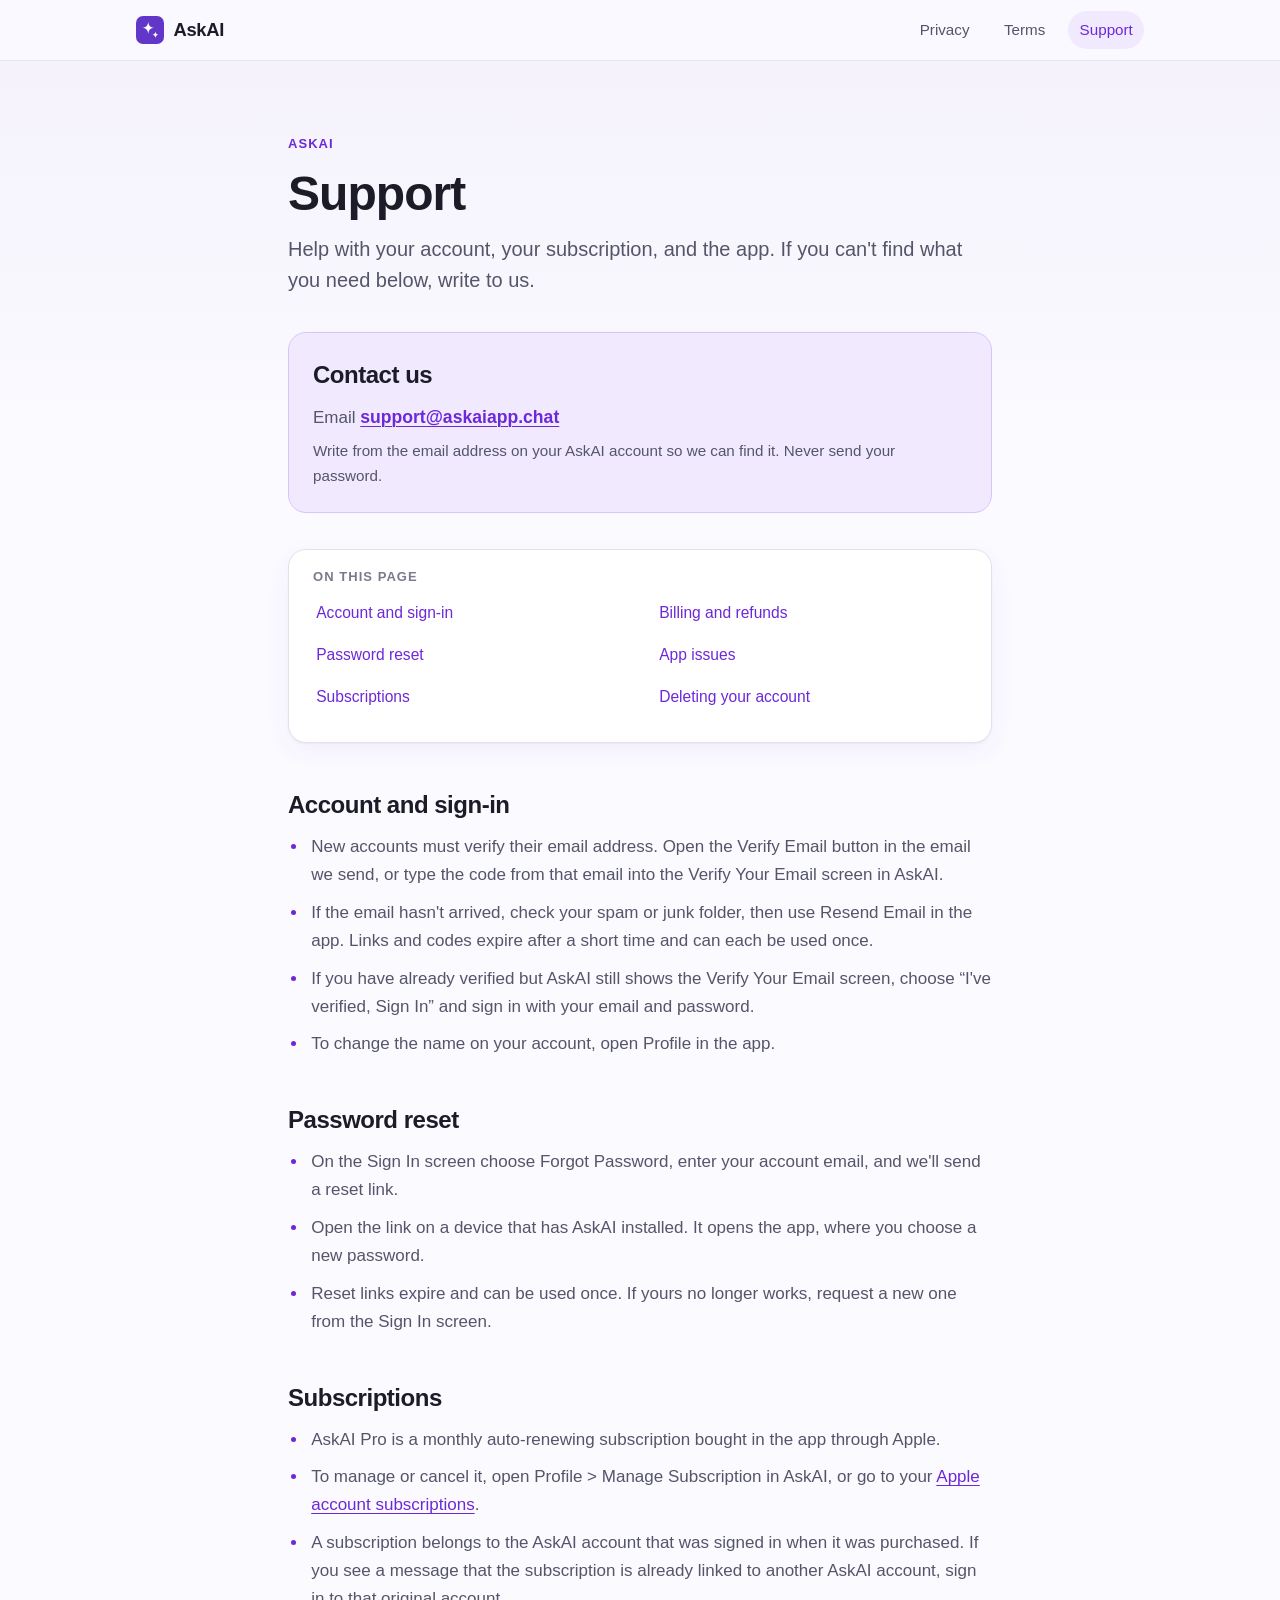
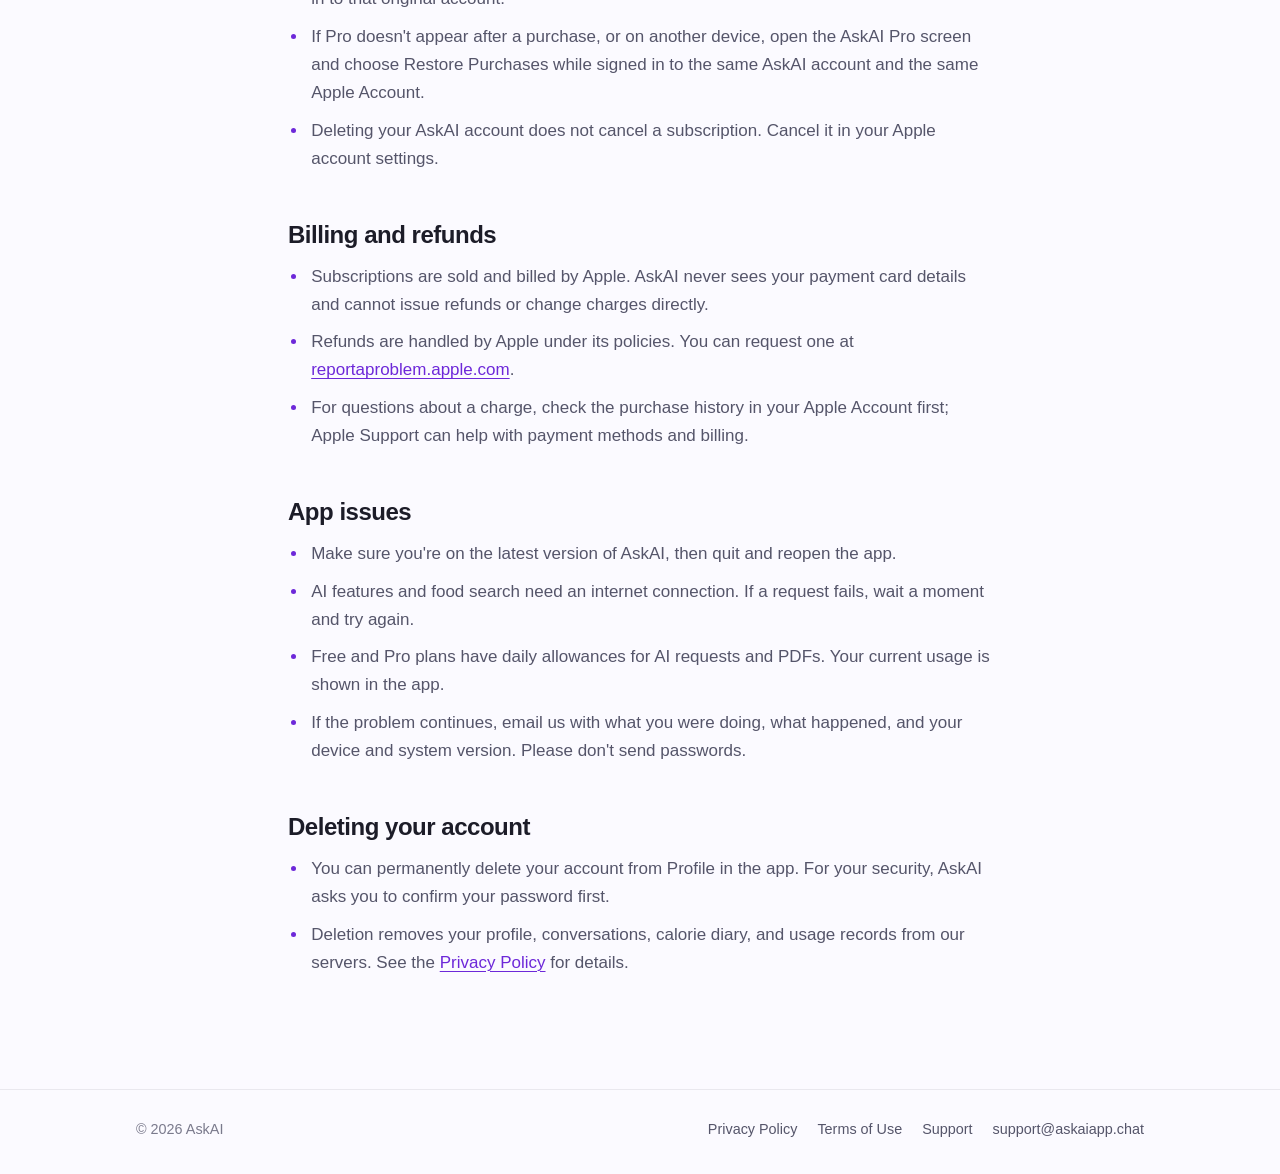
==== support/index.html @ a2db8b24 "Launch AskAI public website Co-Authored-By: Claude Opus 5.5 <noreply@anthropic.com>" ====
<!DOCTYPE html>
<html lang="en">
<head>
<meta charset="utf-8">
<meta name="viewport" content="width=device-width, initial-scale=1">
<title>Support · AskAI</title>
<meta name="description" content="Get help with your AskAI account, sign-in, password reset, subscription, billing, and the app. Contact support@askaiapp.chat.">
<meta name="color-scheme" content="light dark">
<meta name="theme-color" content="#6236C9" media="(prefers-color-scheme: light)">
<meta name="theme-color" content="#14121E" media="(prefers-color-scheme: dark)">
<link rel="canonical" href="https://askaiapp.chat/support/">
<link rel="icon" href="/assets/favicon.svg" type="image/svg+xml">
<link rel="stylesheet" href="/assets/site.css">
</head>
<body>
<a class="skip" href="#main">Skip to content</a>
<header class="site-header">
  <div class="wrap bar">
    <a class="brand" href="/" aria-label="AskAI home"><svg class="mark" viewBox="0 0 32 32" aria-hidden="true"><rect width="32" height="32" rx="8" fill="currentColor"/><path fill="#fff" d="M14 6.5c.5 4.6 2.4 6.5 7 7-4.6.5-6.5 2.4-7 7-.5-4.6-2.4-6.5-7-7 4.6-.5 6.5-2.4 7-7Zm8.2 11.3c.3 2.4 1.3 3.4 3.7 3.7-2.4.3-3.4 1.3-3.7 3.7-.3-2.4-1.3-3.4-3.7-3.7 2.4-.3 3.4-1.3 3.7-3.7Z"/></svg><span>AskAI</span></a>
    <nav aria-label="Main">
      <a href="/privacy/">Privacy</a>
      <a href="/terms/">Terms</a>
      <a href="/support/" aria-current="page">Support</a>
    </nav>
  </div>
</header>
<main id="main">
<article class="wrap doc">
  <header class="doc-head">
    <p class="eyebrow">AskAI</p>
    <h1>Support</h1>
    <p class="lead">Help with your account, your subscription, and the app. If you can't find what you need below, write to us.</p>
  </header>
  <section class="contact-card" aria-label="Contact">
    <h2>Contact us</h2>
    <p>Email <a class="email" href="mailto:support@askaiapp.chat">support@askaiapp.chat</a></p>
    <p class="muted">Write from the email address on your AskAI account so we can find it. Never send your password.</p>
  </section>
  <nav class="toc" aria-label="On this page">
    <h2>On this page</h2>
    <ol>
      <li><a href="#account-and-sign-in">Account and sign-in</a></li>
      <li><a href="#password-reset">Password reset</a></li>
      <li><a href="#subscriptions">Subscriptions</a></li>
      <li><a href="#billing-and-refunds">Billing and refunds</a></li>
      <li><a href="#app-issues">App issues</a></li>
      <li><a href="#deleting-your-account">Deleting your account</a></li>
    </ol>
  </nav>
  <section id="account-and-sign-in">
    <h2>Account and sign-in</h2>
    <ul>
      <li>New accounts must verify their email address. Open the Verify Email button in the email we send, or type the code from that email into the Verify Your Email screen in AskAI.</li>
      <li>If the email hasn't arrived, check your spam or junk folder, then use Resend Email in the app. Links and codes expire after a short time and can each be used once.</li>
      <li>If you have already verified but AskAI still shows the Verify Your Email screen, choose “I've verified, Sign In” and sign in with your email and password.</li>
      <li>To change the name on your account, open Profile in the app.</li>
    </ul>
  </section>
  <section id="password-reset">
    <h2>Password reset</h2>
    <ul>
      <li>On the Sign In screen choose Forgot Password, enter your account email, and we'll send a reset link.</li>
      <li>Open the link on a device that has AskAI installed. It opens the app, where you choose a new password.</li>
      <li>Reset links expire and can be used once. If yours no longer works, request a new one from the Sign In screen.</li>
    </ul>
  </section>
  <section id="subscriptions">
    <h2>Subscriptions</h2>
    <ul>
      <li>AskAI Pro is a monthly auto-renewing subscription bought in the app through Apple.</li>
      <li>To manage or cancel it, open Profile &gt; Manage Subscription in AskAI, or go to your <a href="https://apps.apple.com/account/subscriptions" rel="noopener">Apple account subscriptions</a>.</li>
      <li>A subscription belongs to the AskAI account that was signed in when it was purchased. If you see a message that the subscription is already linked to another AskAI account, sign in to that original account.</li>
      <li>If Pro doesn't appear after a purchase, or on another device, open the AskAI Pro screen and choose Restore Purchases while signed in to the same AskAI account and the same Apple Account.</li>
      <li>Deleting your AskAI account does not cancel a subscription. Cancel it in your Apple account settings.</li>
    </ul>
  </section>
  <section id="billing-and-refunds">
    <h2>Billing and refunds</h2>
    <ul>
      <li>Subscriptions are sold and billed by Apple. AskAI never sees your payment card details and cannot issue refunds or change charges directly.</li>
      <li>Refunds are handled by Apple under its policies. You can request one at <a href="https://reportaproblem.apple.com" rel="noopener">reportaproblem.apple.com</a>.</li>
      <li>For questions about a charge, check the purchase history in your Apple Account first; Apple Support can help with payment methods and billing.</li>
    </ul>
  </section>
  <section id="app-issues">
    <h2>App issues</h2>
    <ul>
      <li>Make sure you're on the latest version of AskAI, then quit and reopen the app.</li>
      <li>AI features and food search need an internet connection. If a request fails, wait a moment and try again.</li>
      <li>Free and Pro plans have daily allowances for AI requests and PDFs. Your current usage is shown in the app.</li>
      <li>If the problem continues, email us with what you were doing, what happened, and your device and system version. Please don't send passwords.</li>
    </ul>
  </section>
  <section id="deleting-your-account">
    <h2>Deleting your account</h2>
    <ul>
      <li>You can permanently delete your account from Profile in the app. For your security, AskAI asks you to confirm your password first.</li>
      <li>Deletion removes your profile, conversations, calorie diary, and usage records from our servers. See the <a href="/privacy/#keeping-and-deleting-your-information">Privacy Policy</a> for details.</li>
    </ul>
  </section>
</article>
</main>
<footer class="site-footer">
  <div class="wrap foot">
    <p>&copy; 2026 AskAI</p>
    <nav aria-label="Footer">
      <a href="/privacy/">Privacy Policy</a>
      <a href="/terms/">Terms of Use</a>
      <a href="/support/">Support</a>
      <a href="mailto:support@askaiapp.chat">support@askaiapp.chat</a>
    </nav>
  </div>
</footer>
</body>
</html>
---- assets/site.css ----
/* AskAI website. No external fonts, scripts, or trackers. */

:root {
  --accent: #6d28d9;
  --accent-strong: #6236c9;
  --accent-soft: #f1eaff;
  --accent-border: #d8c4fa;
  --bg: #fbfaff;
  --bg-tint: #f4f1fb;
  --surface: #ffffff;
  --text: #1c1c28;
  --text-secondary: #55556a;
  --text-tertiary: #7a7a8c;
  --border: #e3e1ec;
  --hairline: rgba(28, 28, 40, 0.08);
  --shadow: 0 1px 2px rgba(28, 28, 40, 0.04), 0 8px 24px rgba(98, 54, 201, 0.06);
  --radius: 18px;
  --measure: 44rem;
}

@media (prefers-color-scheme: dark) {
  :root {
    --accent: #a78bfa;
    --accent-strong: #8b5cf6;
    --accent-soft: #2b2340;
    --accent-border: #57436f;
    --bg: #0f0d17;
    --bg-tint: #14121e;
    --surface: #1b1826;
    --text: #f2f1f7;
    --text-secondary: #b9b6c9;
    --text-tertiary: #8f8ca3;
    --border: #322d44;
    --hairline: rgba(255, 255, 255, 0.08);
    --shadow: 0 1px 2px rgba(0, 0, 0, 0.3);
  }
}

*,
*::before,
*::after {
  box-sizing: border-box;
}

html {
  -webkit-text-size-adjust: 100%;
  text-size-adjust: 100%;
  scroll-behavior: smooth;
  scroll-padding-top: 5rem;
}

@media (prefers-reduced-motion: reduce) {
  html {
    scroll-behavior: auto;
  }
}

body {
  margin: 0;
  min-height: 100vh;
  display: flex;
  flex-direction: column;
  background: linear-gradient(180deg, var(--bg-tint) 0, var(--bg) 28rem) no-repeat var(--bg);
  color: var(--text);
  font-family: -apple-system, BlinkMacSystemFont, "SF Pro Text", "Segoe UI", Roboto, "Helvetica Neue", Arial, sans-serif;
  font-size: 1.0625rem;
  line-height: 1.65;
  -webkit-font-smoothing: antialiased;
  text-rendering: optimizeLegibility;
}

main {
  flex: 1;
}

.wrap {
  width: 100%;
  max-width: 68rem;
  margin: 0 auto;
  padding-left: clamp(1.25rem, 5vw, 2.5rem);
  padding-right: clamp(1.25rem, 5vw, 2.5rem);
}

a {
  color: var(--accent);
  text-decoration-thickness: 1px;
  text-underline-offset: 0.18em;
}

a:hover {
  text-decoration-thickness: 2px;
}

a:focus-visible,
.link-card:focus-visible {
  outline: 2px solid var(--accent);
  outline-offset: 3px;
  border-radius: 6px;
}

h1,
h2 {
  font-family: -apple-system, BlinkMacSystemFont, "SF Pro Display", "Segoe UI", Roboto, "Helvetica Neue", Arial, sans-serif;
  letter-spacing: -0.02em;
  line-height: 1.15;
  margin: 0;
}

p {
  margin: 0 0 1rem;
}

.skip {
  position: absolute;
  left: -999rem;
  top: 0.5rem;
  background: var(--surface);
  color: var(--accent);
  padding: 0.5rem 0.9rem;
  border-radius: 10px;
  border: 1px solid var(--accent-border);
  z-index: 20;
}

.skip:focus {
  left: 0.75rem;
}

/* Header */

.site-header {
  position: sticky;
  top: 0;
  z-index: 10;
  background: color-mix(in srgb, var(--bg) 82%, transparent);
  -webkit-backdrop-filter: saturate(180%) blur(18px);
  backdrop-filter: saturate(180%) blur(18px);
  border-bottom: 1px solid var(--hairline);
}

.bar {
  display: flex;
  align-items: center;
  justify-content: space-between;
  gap: 1rem;
  min-height: 3.75rem;
}

.brand {
  display: inline-flex;
  align-items: center;
  gap: 0.6rem;
  color: var(--text);
  font-weight: 700;
  font-size: 1.15rem;
  letter-spacing: -0.02em;
  text-decoration: none;
}

.mark {
  width: 1.75rem;
  height: 1.75rem;
  color: var(--accent-strong);
  flex: none;
}

.site-header nav {
  display: flex;
  gap: clamp(0.25rem, 2vw, 0.75rem);
}

.site-header nav a {
  color: var(--text-secondary);
  text-decoration: none;
  font-size: 0.95rem;
  font-weight: 500;
  padding: 0.4rem 0.7rem;
  border-radius: 999px;
}

.site-header nav a:hover {
  color: var(--text);
  background: var(--hairline);
}

.site-header nav a[aria-current="page"] {
  color: var(--accent);
  background: var(--accent-soft);
}

/* Shared type */

.eyebrow {
  margin: 0 0 0.75rem;
  color: var(--accent);
  font-size: 0.8125rem;
  font-weight: 600;
  letter-spacing: 0.08em;
  text-transform: uppercase;
}

.lead {
  color: var(--text-secondary);
  font-size: clamp(1.1rem, 2.2vw, 1.25rem);
  line-height: 1.55;
}

.muted {
  color: var(--text-tertiary);
  font-size: 0.95rem;
}

/* Home */

.hero {
  padding: clamp(3.5rem, 10vw, 7rem) 0 clamp(2.5rem, 6vw, 4rem);
  text-align: center;
}

.hero h1 {
  font-size: clamp(2.1rem, 6vw, 3.6rem);
  font-weight: 700;
  max-width: 18ch;
  margin: 0 auto 1.25rem;
}

.hero .lead {
  max-width: 38rem;
  margin: 0 auto;
}

.features,
.links {
  display: grid;
  gap: 1rem;
  grid-template-columns: repeat(auto-fit, minmax(14.5rem, 1fr));
}

.card,
.link-card,
.contact-card,
.toc {
  background: var(--surface);
  border: 1px solid var(--border);
  border-radius: var(--radius);
  box-shadow: var(--shadow);
}

.card,
.link-card {
  padding: 1.5rem;
}

.card h2,
.link-card h2 {
  font-size: 1.15rem;
  font-weight: 650;
  margin-bottom: 0.5rem;
}

.card p,
.link-card p {
  margin: 0;
  color: var(--text-secondary);
  font-size: 0.975rem;
  line-height: 1.55;
}

.privacy-note {
  max-width: 46rem;
  text-align: center;
  padding-top: clamp(3rem, 8vw, 5rem);
  padding-bottom: clamp(2rem, 5vw, 3rem);
}

.privacy-note h2 {
  font-size: clamp(1.5rem, 3.5vw, 2rem);
  margin-bottom: 0.9rem;
}

.privacy-note p {
  color: var(--text-secondary);
  margin: 0;
}

.links {
  padding-bottom: clamp(3.5rem, 8vw, 6rem);
}

.link-card {
  display: block;
  color: inherit;
  text-decoration: none;
  transition: border-color 0.15s ease, transform 0.15s ease;
}

.link-card h2 {
  color: var(--accent);
}

.link-card h2::after {
  content: " \2192";
}

.link-card:hover {
  border-color: var(--accent-border);
  transform: translateY(-2px);
}

@media (prefers-reduced-motion: reduce) {
  .link-card {
    transition: none;
  }

  .link-card:hover {
    transform: none;
  }
}

/* Documents: privacy, terms, support */

.doc {
  max-width: calc(var(--measure) + 2 * clamp(1.25rem, 5vw, 2.5rem));
  padding-top: clamp(2.5rem, 7vw, 4.5rem);
  padding-bottom: clamp(3.5rem, 8vw, 6rem);
}

.doc-head h1 {
  font-size: clamp(2rem, 5.5vw, 3rem);
  font-weight: 700;
  margin-bottom: 0.75rem;
}

.updated {
  color: var(--text-tertiary);
  font-size: 0.95rem;
  margin-bottom: 1.5rem;
}

.doc-head .lead {
  margin-bottom: 0;
}

.toc {
  margin: 2.25rem 0 0;
  padding: 1.25rem 1.5rem;
}

.toc h2 {
  font-size: 0.8125rem;
  font-weight: 600;
  letter-spacing: 0.08em;
  text-transform: uppercase;
  color: var(--text-tertiary);
  margin-bottom: 0.75rem;
}

.toc ol {
  margin: 0;
  padding: 0;
  list-style: none;
  columns: 2;
  column-gap: 2rem;
}

.toc li {
  break-inside: avoid;
  padding: 0.2rem 0;
  font-size: 0.975rem;
}

.toc a {
  text-decoration: none;
}

.toc a:hover {
  text-decoration: underline;
}

.doc section {
  margin-top: 2.75rem;
}

.doc section > h2 {
  font-size: clamp(1.3rem, 3vw, 1.5rem);
  font-weight: 650;
  margin-bottom: 0.9rem;
  padding-top: 0.25rem;
}

.doc section p,
.doc section li {
  color: var(--text-secondary);
}

.doc section strong {
  color: var(--text);
  font-weight: 600;
}

.doc section p:last-child {
  margin-bottom: 0;
}

.doc ul {
  margin: 0 0 1rem;
  padding-left: 1.25rem;
}

.doc li {
  margin-bottom: 0.6rem;
  padding-left: 0.2rem;
}

.doc li::marker {
  color: var(--accent);
}

.doc section.contact-card {
  margin-top: 2.25rem;
  padding: 1.5rem;
  background: var(--accent-soft);
  border-color: var(--accent-border);
  box-shadow: none;
}

.contact-card h2 {
  margin-bottom: 0.5rem;
}

.contact-card p {
  margin-bottom: 0.4rem;
}

.contact-card .email {
  font-weight: 600;
  font-size: 1.1rem;
  overflow-wrap: anywhere;
}

.doc section.contact-card .muted {
  color: var(--text-secondary);
  margin: 0;
}

/* 404 */

.notfound {
  text-align: center;
  padding-top: clamp(4rem, 14vw, 9rem);
  padding-bottom: clamp(4rem, 12vw, 8rem);
}

.notfound h1 {
  font-size: clamp(2rem, 6vw, 3.2rem);
  margin-bottom: 1rem;
}

.notfound .lead {
  margin-bottom: 2rem;
}

.button {
  display: inline-block;
  background: var(--accent-strong);
  color: #fff;
  font-weight: 600;
  text-decoration: none;
  padding: 0.8rem 1.5rem;
  border-radius: 14px;
  margin-bottom: 1.5rem;
}

.button:hover {
  filter: brightness(1.08);
}

/* Footer */

.site-footer {
  border-top: 1px solid var(--hairline);
  color: var(--text-tertiary);
  font-size: 0.9rem;
}

.foot {
  display: flex;
  flex-wrap: wrap;
  align-items: center;
  justify-content: space-between;
  gap: 0.75rem 1.5rem;
  padding-top: 1.75rem;
  padding-bottom: 2rem;
}

.foot p {
  margin: 0;
}

.foot nav {
  display: flex;
  flex-wrap: wrap;
  gap: 0.5rem 1.25rem;
}

.foot a {
  color: var(--text-secondary);
  text-decoration: none;
}

.foot a:hover {
  color: var(--accent);
  text-decoration: underline;
}

/* Small screens */

@media (max-width: 34rem) {
  body {
    font-size: 1rem;
  }

  .bar {
    min-height: 3.5rem;
  }

  .site-header nav a {
    padding: 0.35rem 0.5rem;
    font-size: 0.9rem;
  }

  .toc ol {
    columns: 1;
  }

  .foot {
    flex-direction: column;
    align-items: flex-start;
  }
}

@media (max-width: 23.5rem) {
  .wrap {
    padding-left: 1rem;
    padding-right: 1rem;
  }

  .bar {
    gap: 0.5rem;
  }

  .brand {
    font-size: 1.05rem;
    gap: 0.45rem;
  }

  .mark {
    width: 1.5rem;
    height: 1.5rem;
  }

  .site-header nav {
    gap: 0;
  }

  .site-header nav a {
    padding: 0.3rem 0.4rem;
    font-size: 0.85rem;
  }
}

@media print {
  .site-header,
  .site-footer,
  .toc,
  .skip {
    display: none;
  }

  body {
    background: #fff;
    color: #000;
  }
}
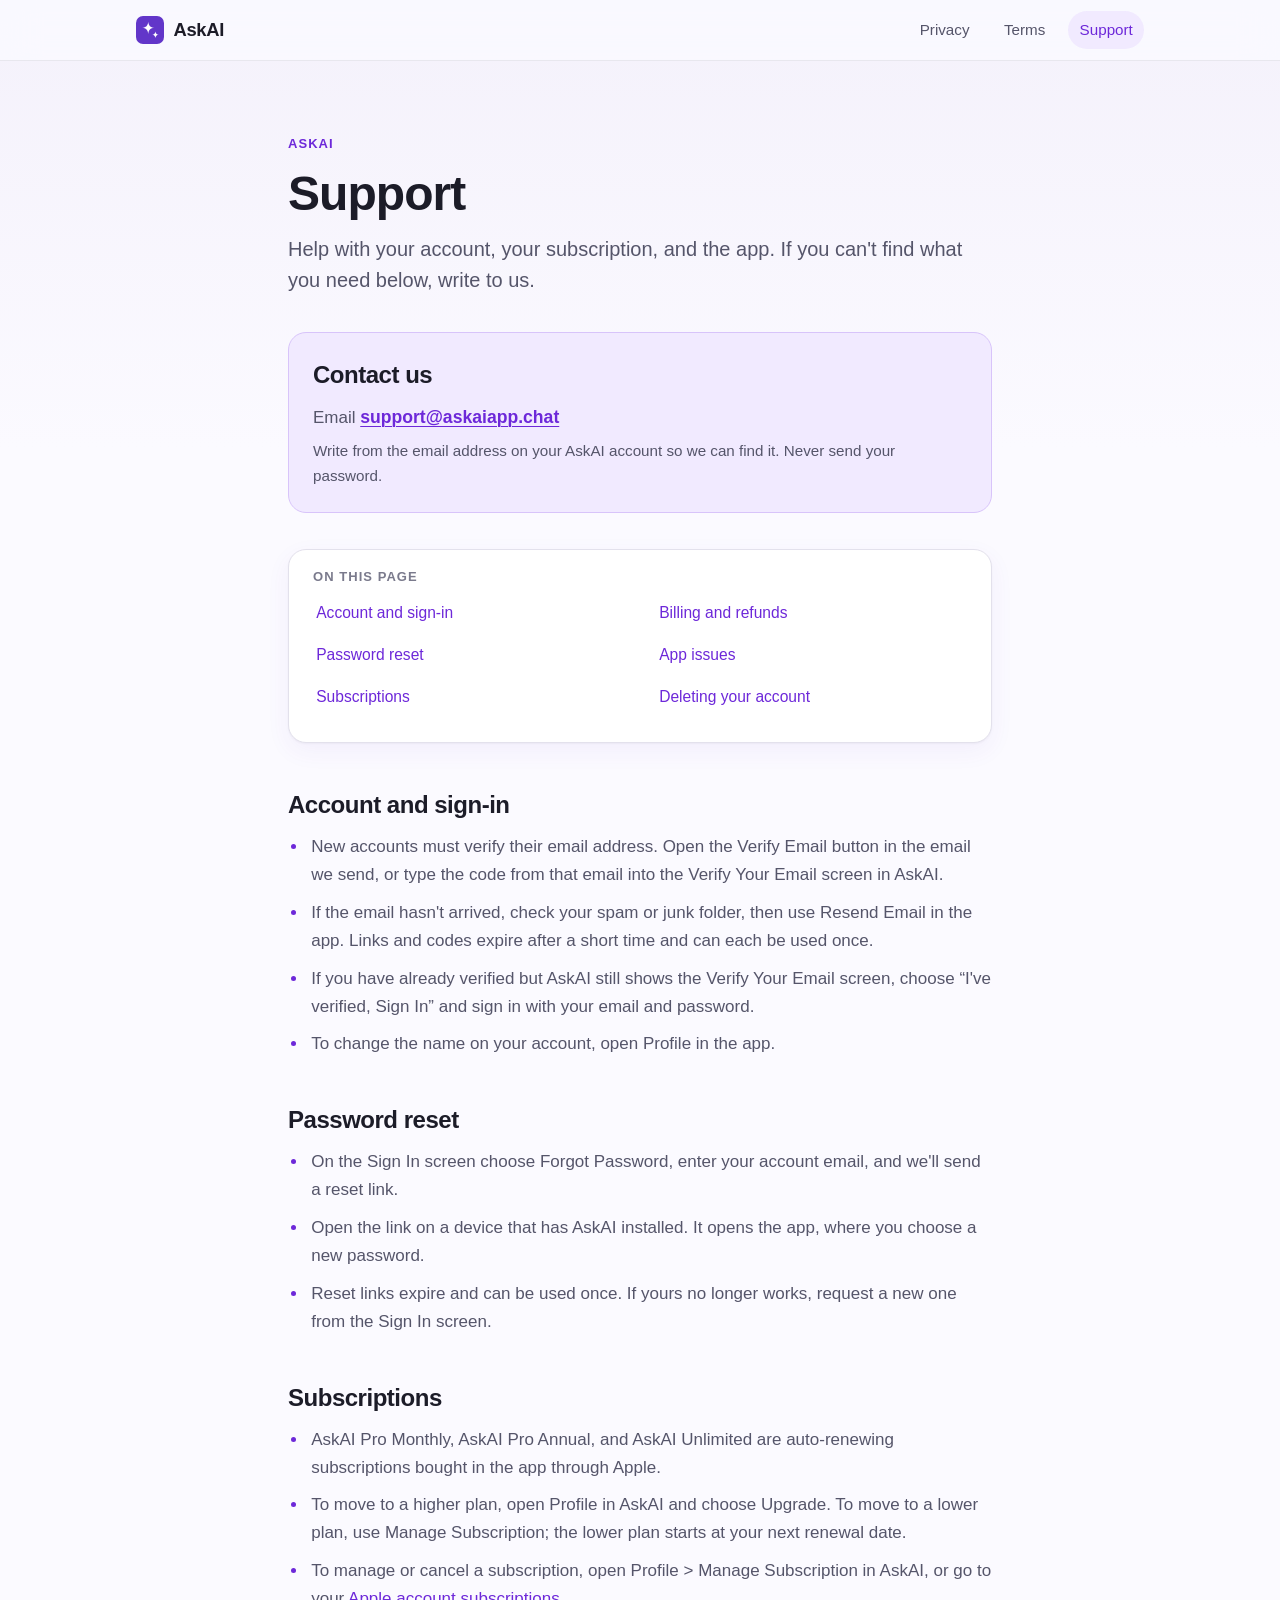
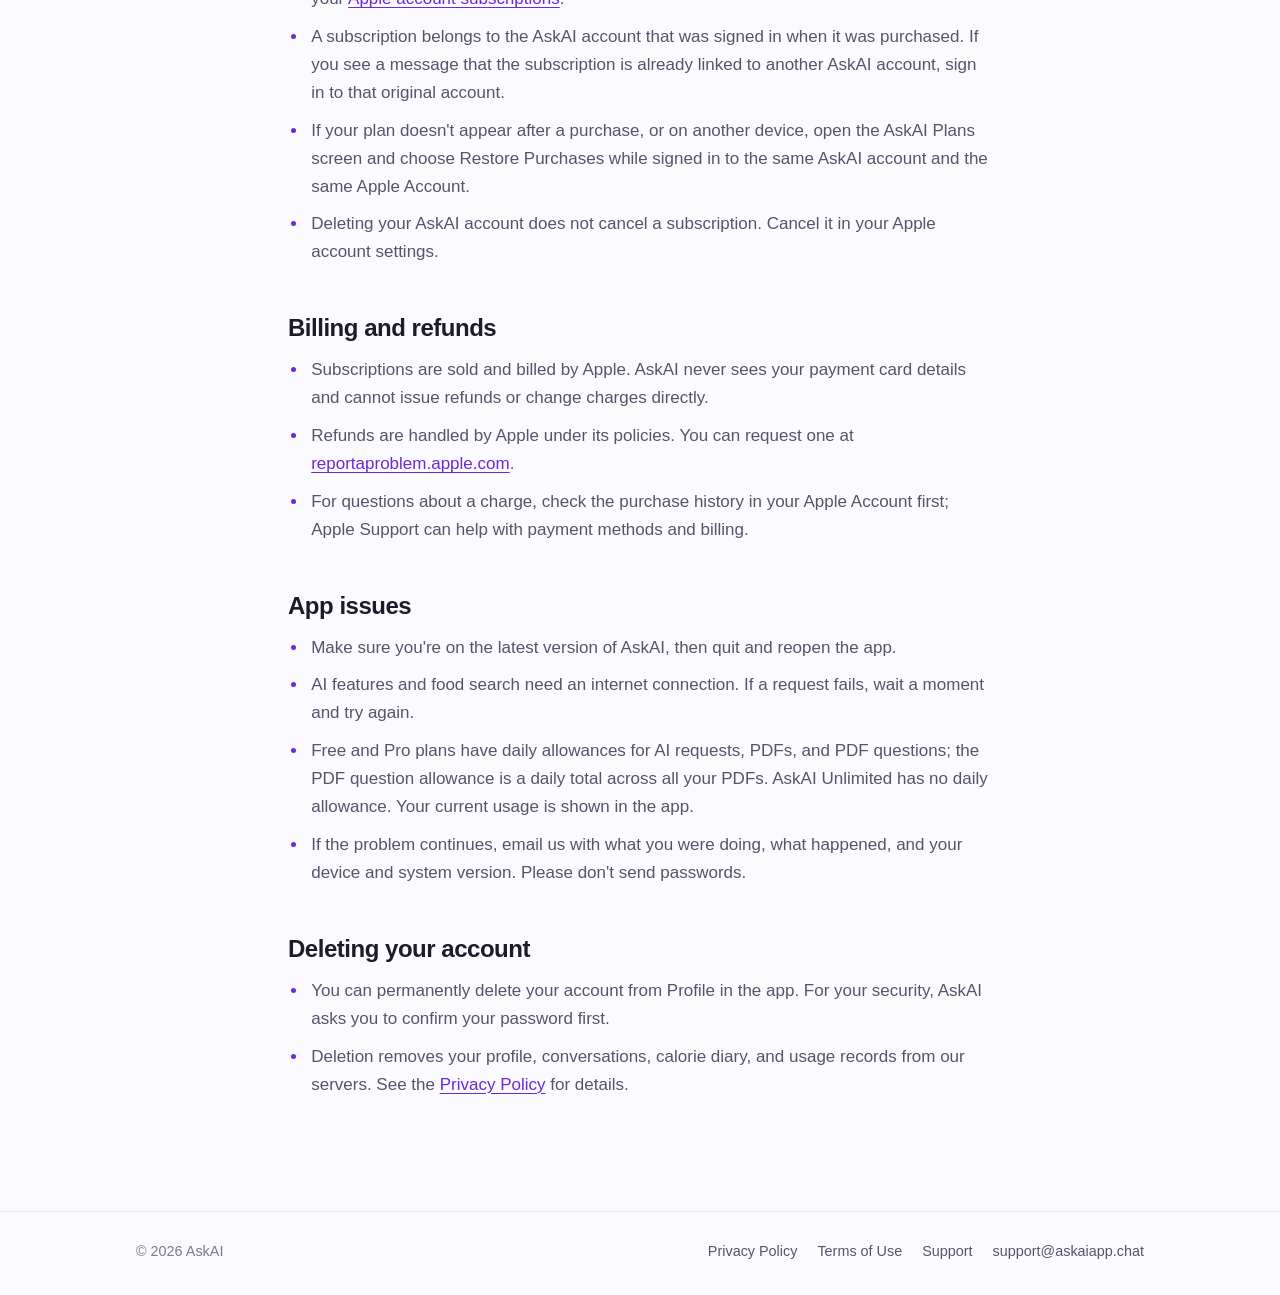
==== commit 94a515f2: "Update Terms, Privacy and Support for the four AskAI plans Co-Authored-By: Claude Opus 5.5 <noreply@" ====
--- a/support/index.html
+++ b/support/index.html
@@ -67,10 +67,11 @@
   <section id="subscriptions">
     <h2>Subscriptions</h2>
     <ul>
-      <li>AskAI Pro is a monthly auto-renewing subscription bought in the app through Apple.</li>
-      <li>To manage or cancel it, open Profile &gt; Manage Subscription in AskAI, or go to your <a href="https://apps.apple.com/account/subscriptions" rel="noopener">Apple account subscriptions</a>.</li>
+      <li>AskAI Pro Monthly, AskAI Pro Annual, and AskAI Unlimited are auto-renewing subscriptions bought in the app through Apple.</li>
+      <li>To move to a higher plan, open Profile in AskAI and choose Upgrade. To move to a lower plan, use Manage Subscription; the lower plan starts at your next renewal date.</li>
+      <li>To manage or cancel a subscription, open Profile &gt; Manage Subscription in AskAI, or go to your <a href="https://apps.apple.com/account/subscriptions" rel="noopener">Apple account subscriptions</a>.</li>
       <li>A subscription belongs to the AskAI account that was signed in when it was purchased. If you see a message that the subscription is already linked to another AskAI account, sign in to that original account.</li>
-      <li>If Pro doesn't appear after a purchase, or on another device, open the AskAI Pro screen and choose Restore Purchases while signed in to the same AskAI account and the same Apple Account.</li>
+      <li>If your plan doesn't appear after a purchase, or on another device, open the AskAI Plans screen and choose Restore Purchases while signed in to the same AskAI account and the same Apple Account.</li>
       <li>Deleting your AskAI account does not cancel a subscription. Cancel it in your Apple account settings.</li>
     </ul>
   </section>
@@ -87,7 +88,7 @@
     <ul>
       <li>Make sure you're on the latest version of AskAI, then quit and reopen the app.</li>
       <li>AI features and food search need an internet connection. If a request fails, wait a moment and try again.</li>
-      <li>Free and Pro plans have daily allowances for AI requests and PDFs. Your current usage is shown in the app.</li>
+      <li>Free and Pro plans have daily allowances for AI requests, PDFs, and PDF questions; the PDF question allowance is a daily total across all your PDFs. AskAI Unlimited has no daily allowance. Your current usage is shown in the app.</li>
       <li>If the problem continues, email us with what you were doing, what happened, and your device and system version. Please don't send passwords.</li>
     </ul>
   </section>
